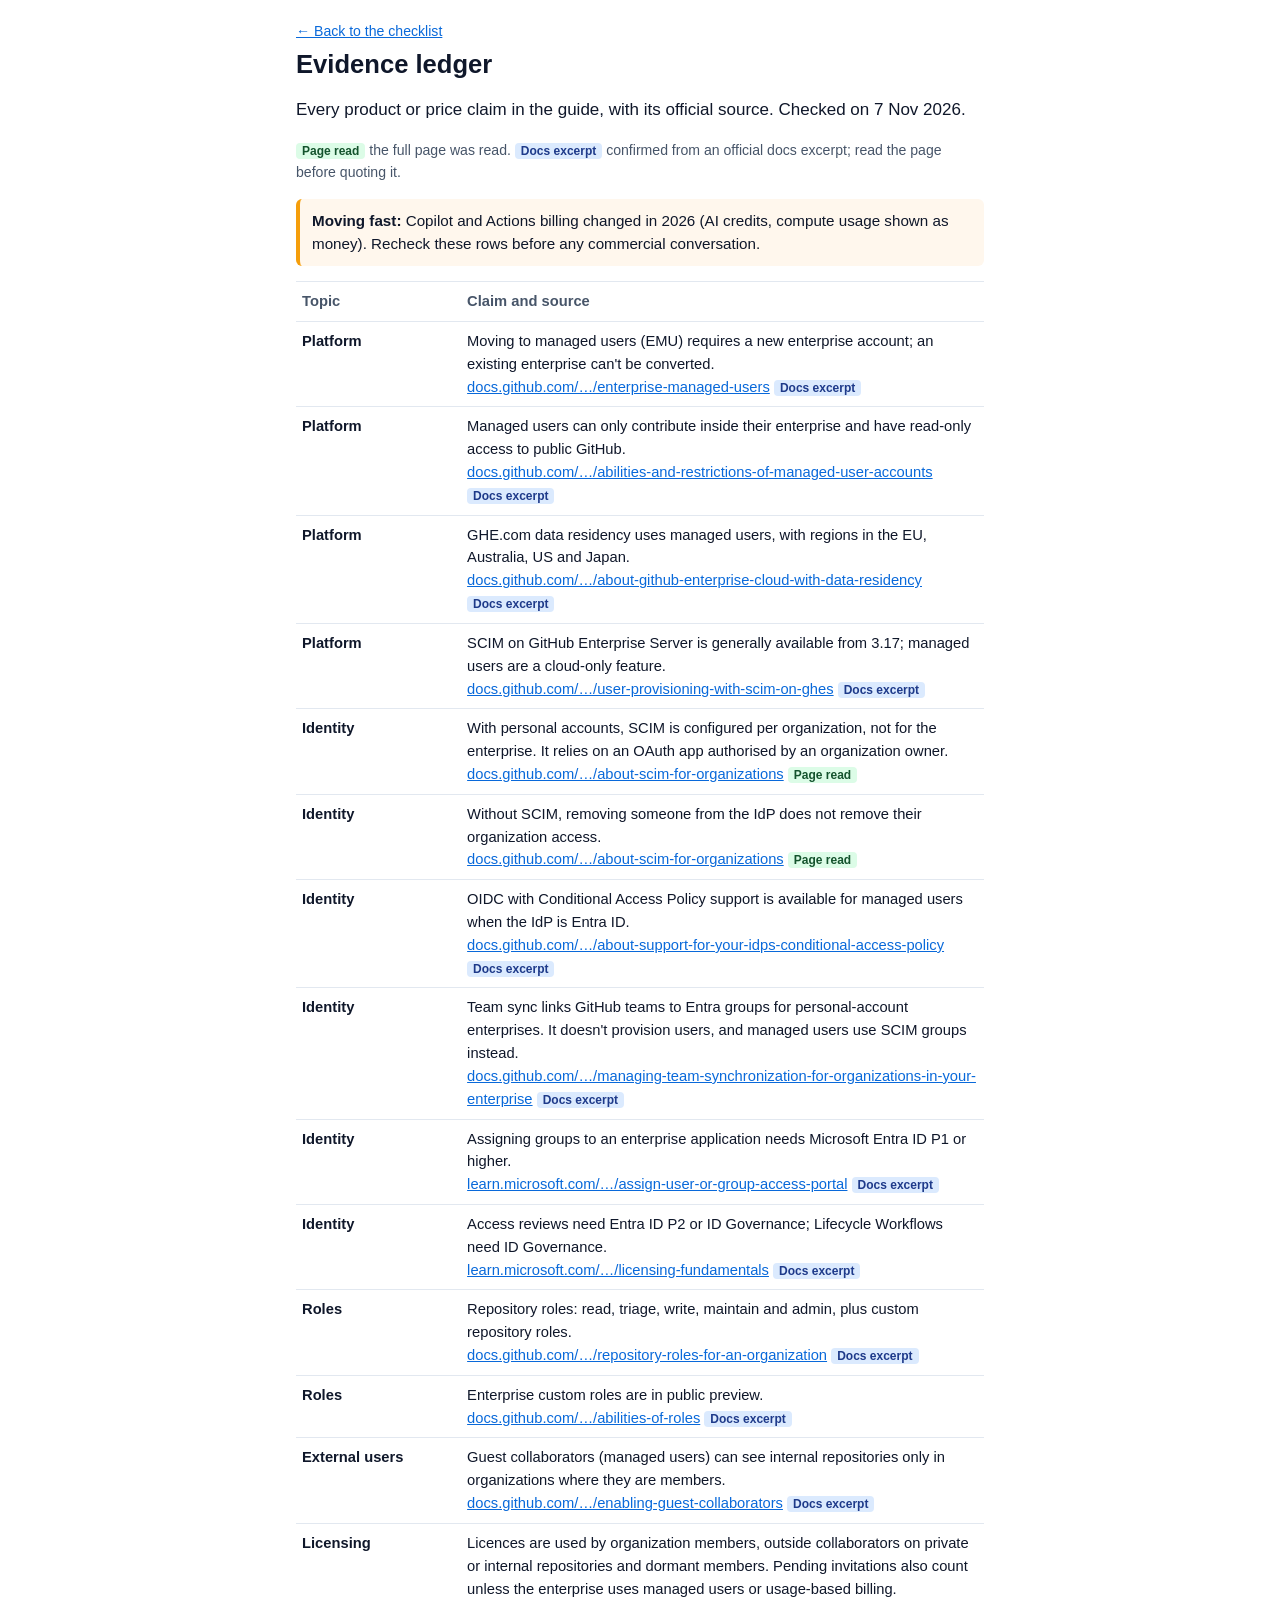
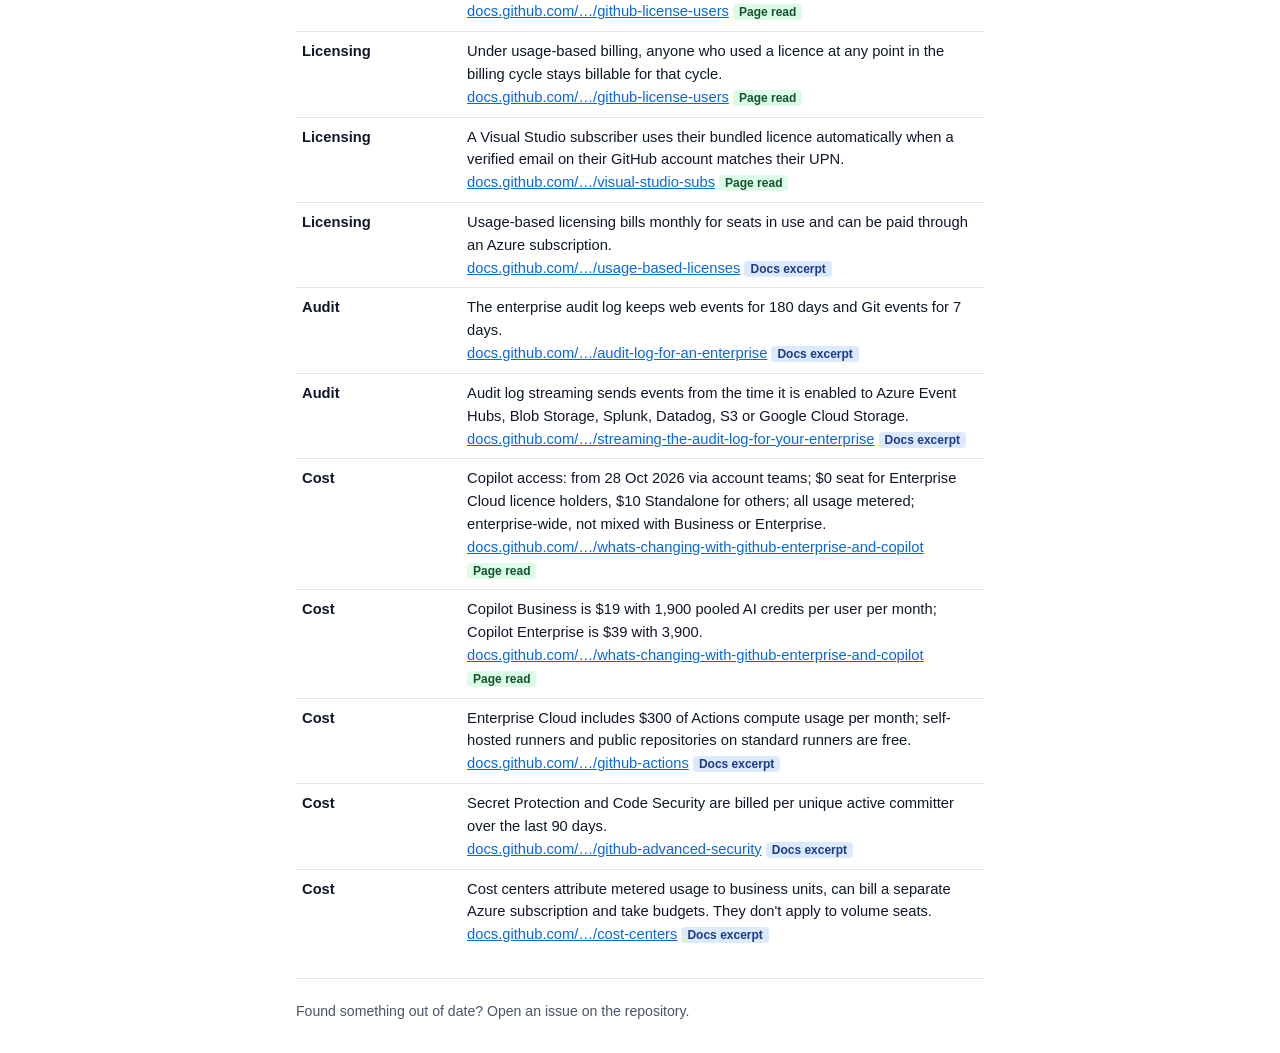
==== ledger.html @ f214da08 "Add GitHub Enterprise field guide: checklist, diagrams and evidence ledger" ====
<!doctype html>
<html lang="en">
<head>
<meta charset="utf-8">
<meta name="viewport" content="width=device-width, initial-scale=1">
<title>Evidence ledger · GitHub Enterprise field guide</title>
<link rel="icon" href="data:,">
<link rel="stylesheet" href="style.css">
</head>
<body>
<p class="meta"><a href="./">← Back to the checklist</a></p>
<h1>Evidence ledger</h1>
<p>Every product or price claim in the guide, with its official source. Checked on 7 Nov 2026.</p>
<p class="meta"><span class="status s-f">Page read</span> the full page was read. <span class="status s-e">Docs excerpt</span> confirmed from an official docs excerpt; read the page before quoting it.</p>
<p class="warn"><b>Moving fast:</b> Copilot and Actions billing changed in 2026 (AI credits, compute usage shown as money). Recheck these rows before any commercial conversation.</p>
<table class="ledger">
<tr><th class="t">Topic</th><th>Claim and source</th></tr>
<tr><td>Platform</td><td>Moving to managed users (EMU) requires a new enterprise account; an existing enterprise can't be converted.<br><a href="https://docs.github.com/en/enterprise-cloud@latest/admin/concepts/identity-and-access-management/enterprise-managed-users">docs.github.com/…/enterprise-managed-users</a> <span class="status s-e">Docs excerpt</span></td></tr>
<tr><td>Platform</td><td>Managed users can only contribute inside their enterprise and have read-only access to public GitHub.<br><a href="https://docs.github.com/en/enterprise-cloud@latest/admin/managing-iam/understanding-iam-for-enterprises/abilities-and-restrictions-of-managed-user-accounts">docs.github.com/…/abilities-and-restrictions-of-managed-user-accounts</a> <span class="status s-e">Docs excerpt</span></td></tr>
<tr><td>Platform</td><td>GHE.com data residency uses managed users, with regions in the EU, Australia, US and Japan.<br><a href="https://docs.github.com/en/enterprise-cloud@latest/admin/data-residency/about-github-enterprise-cloud-with-data-residency">docs.github.com/…/about-github-enterprise-cloud-with-data-residency</a> <span class="status s-e">Docs excerpt</span></td></tr>
<tr><td>Platform</td><td>SCIM on GitHub Enterprise Server is generally available from 3.17; managed users are a cloud-only feature.<br><a href="https://docs.github.com/en/enterprise-server@3.17/admin/managing-iam/provisioning-user-accounts-with-scim/user-provisioning-with-scim-on-ghes">docs.github.com/…/user-provisioning-with-scim-on-ghes</a> <span class="status s-e">Docs excerpt</span></td></tr>
<tr><td>Identity</td><td>With personal accounts, SCIM is configured per organization, not for the enterprise. It relies on an OAuth app authorised by an organization owner.<br><a href="https://docs.github.com/en/enterprise-cloud@latest/organizations/managing-saml-single-sign-on-for-your-organization/about-scim-for-organizations">docs.github.com/…/about-scim-for-organizations</a> <span class="status s-f">Page read</span></td></tr>
<tr><td>Identity</td><td>Without SCIM, removing someone from the IdP does not remove their organization access.<br><a href="https://docs.github.com/en/enterprise-cloud@latest/organizations/managing-saml-single-sign-on-for-your-organization/about-scim-for-organizations">docs.github.com/…/about-scim-for-organizations</a> <span class="status s-f">Page read</span></td></tr>
<tr><td>Identity</td><td>OIDC with Conditional Access Policy support is available for managed users when the IdP is Entra ID.<br><a href="https://docs.github.com/en/enterprise-cloud@latest/admin/managing-iam/configuring-authentication-for-enterprise-managed-users/about-support-for-your-idps-conditional-access-policy">docs.github.com/…/about-support-for-your-idps-conditional-access-policy</a> <span class="status s-e">Docs excerpt</span></td></tr>
<tr><td>Identity</td><td>Team sync links GitHub teams to Entra groups for personal-account enterprises. It doesn't provision users, and managed users use SCIM groups instead.<br><a href="https://docs.github.com/en/enterprise-cloud@latest/admin/managing-iam/using-saml-for-enterprise-iam/managing-team-synchronization-for-organizations-in-your-enterprise">docs.github.com/…/managing-team-synchronization-for-organizations-in-your-enterprise</a> <span class="status s-e">Docs excerpt</span></td></tr>
<tr><td>Identity</td><td>Assigning groups to an enterprise application needs Microsoft Entra ID P1 or higher.<br><a href="https://learn.microsoft.com/en-us/entra/identity/enterprise-apps/assign-user-or-group-access-portal">learn.microsoft.com/…/assign-user-or-group-access-portal</a> <span class="status s-e">Docs excerpt</span></td></tr>
<tr><td>Identity</td><td>Access reviews need Entra ID P2 or ID Governance; Lifecycle Workflows need ID Governance.<br><a href="https://learn.microsoft.com/en-us/entra/id-governance/licensing-fundamentals">learn.microsoft.com/…/licensing-fundamentals</a> <span class="status s-e">Docs excerpt</span></td></tr>
<tr><td>Roles</td><td>Repository roles: read, triage, write, maintain and admin, plus custom repository roles.<br><a href="https://docs.github.com/en/organizations/managing-user-access-to-your-organizations-repositories/managing-repository-roles/repository-roles-for-an-organization">docs.github.com/…/repository-roles-for-an-organization</a> <span class="status s-e">Docs excerpt</span></td></tr>
<tr><td>Roles</td><td>Enterprise custom roles are in public preview.<br><a href="https://docs.github.com/en/enterprise-cloud@latest/admin/managing-accounts-and-repositories/managing-roles-in-your-enterprise/abilities-of-roles">docs.github.com/…/abilities-of-roles</a> <span class="status s-e">Docs excerpt</span></td></tr>
<tr><td>External users</td><td>Guest collaborators (managed users) can see internal repositories only in organizations where they are members.<br><a href="https://docs.github.com/en/enterprise-cloud@latest/admin/managing-accounts-and-repositories/managing-users-in-your-enterprise/enabling-guest-collaborators">docs.github.com/…/enabling-guest-collaborators</a> <span class="status s-e">Docs excerpt</span></td></tr>
<tr><td>Licensing</td><td>Licences are used by organization members, outside collaborators on private or internal repositories and dormant members. Pending invitations also count unless the enterprise uses managed users or usage-based billing.<br><a href="https://docs.github.com/en/billing/reference/github-license-users">docs.github.com/…/github-license-users</a> <span class="status s-f">Page read</span></td></tr>
<tr><td>Licensing</td><td>Under usage-based billing, anyone who used a licence at any point in the billing cycle stays billable for that cycle.<br><a href="https://docs.github.com/en/billing/reference/github-license-users">docs.github.com/…/github-license-users</a> <span class="status s-f">Page read</span></td></tr>
<tr><td>Licensing</td><td>A Visual Studio subscriber uses their bundled licence automatically when a verified email on their GitHub account matches their UPN.<br><a href="https://docs.github.com/en/enterprise-cloud@latest/billing/concepts/enterprise-billing/visual-studio-subs">docs.github.com/…/visual-studio-subs</a> <span class="status s-f">Page read</span></td></tr>
<tr><td>Licensing</td><td>Usage-based licensing bills monthly for seats in use and can be paid through an Azure subscription.<br><a href="https://docs.github.com/en/billing/concepts/enterprise-billing/usage-based-licenses">docs.github.com/…/usage-based-licenses</a> <span class="status s-e">Docs excerpt</span></td></tr>
<tr><td>Audit</td><td>The enterprise audit log keeps web events for 180 days and Git events for 7 days.<br><a href="https://docs.github.com/en/enterprise-cloud@latest/admin/concepts/security-and-compliance/audit-log-for-an-enterprise">docs.github.com/…/audit-log-for-an-enterprise</a> <span class="status s-e">Docs excerpt</span></td></tr>
<tr><td>Audit</td><td>Audit log streaming sends events from the time it is enabled to Azure Event Hubs, Blob Storage, Splunk, Datadog, S3 or Google Cloud Storage.<br><a href="https://docs.github.com/en/enterprise-cloud@latest/admin/monitoring-activity-in-your-enterprise/reviewing-audit-logs-for-your-enterprise/streaming-the-audit-log-for-your-enterprise">docs.github.com/…/streaming-the-audit-log-for-your-enterprise</a> <span class="status s-e">Docs excerpt</span></td></tr>
<tr><td>Cost</td><td>Copilot access: from 28 Oct 2026 via account teams; $0 seat for Enterprise Cloud licence holders, $10 Standalone for others; all usage metered; enterprise-wide, not mixed with Business or Enterprise.<br><a href="https://docs.github.com/en/enterprise-cloud@latest/copilot/get-started/whats-changing-with-github-enterprise-and-copilot">docs.github.com/…/whats-changing-with-github-enterprise-and-copilot</a> <span class="status s-f">Page read</span></td></tr>
<tr><td>Cost</td><td>Copilot Business is $19 with 1,900 pooled AI credits per user per month; Copilot Enterprise is $39 with 3,900.<br><a href="https://docs.github.com/en/enterprise-cloud@latest/copilot/get-started/whats-changing-with-github-enterprise-and-copilot">docs.github.com/…/whats-changing-with-github-enterprise-and-copilot</a> <span class="status s-f">Page read</span></td></tr>
<tr><td>Cost</td><td>Enterprise Cloud includes $300 of Actions compute usage per month; self-hosted runners and public repositories on standard runners are free.<br><a href="https://docs.github.com/en/billing/concepts/product-billing/github-actions">docs.github.com/…/github-actions</a> <span class="status s-e">Docs excerpt</span></td></tr>
<tr><td>Cost</td><td>Secret Protection and Code Security are billed per unique active committer over the last 90 days.<br><a href="https://docs.github.com/en/billing/concepts/product-billing/github-advanced-security">docs.github.com/…/github-advanced-security</a> <span class="status s-e">Docs excerpt</span></td></tr>
<tr><td>Cost</td><td>Cost centers attribute metered usage to business units, can bill a separate Azure subscription and take budgets. They don't apply to volume seats.<br><a href="https://docs.github.com/en/billing/concepts/cost-centers">docs.github.com/…/cost-centers</a> <span class="status s-e">Docs excerpt</span></td></tr>
</table>
<footer><p>Found something out of date? Open an issue on the repository.</p></footer>
</body>
</html>
---- style.css ----
:root{--fg:#0f172a;--mute:#475569;--bg:#fff;--card:#f8fafc;--line:#e2e8f0;--acc:#0969da;--warn:#fff7ed;--warnb:#f59e0b;color-scheme:light dark}
@media (prefers-color-scheme:dark){:root{--fg:#e6edf3;--mute:#9da7b3;--bg:#0d1117;--card:#161b22;--line:#30363d;--acc:#58a6ff;--warn:#2b2111;--warnb:#d29922}}
*{box-sizing:border-box}
body{margin:0 auto;max-width:720px;padding:16px;font:17px/1.55 -apple-system,BlinkMacSystemFont,"Segoe UI",Roboto,sans-serif;color:var(--fg);background:var(--bg)}
h1{font-size:1.6rem;line-height:1.2;margin:.4rem 0}
h3{font-size:1rem;margin:0 0 .3rem}
a{color:var(--acc)}
.lede{font-size:1.05rem}
.meta{color:var(--mute);font-size:.88rem;margin:.3rem 0}
.progress{height:8px;border-radius:4px;background:var(--line);overflow:hidden;margin:.8rem 0 .2rem}
#bar{display:block;height:100%;width:0;background:#2da44e;transition:width .2s}
button{font:inherit;font-size:.85rem;padding:2px 10px;border:1px solid var(--line);border-radius:6px;background:var(--card);color:var(--fg)}
nav{position:sticky;top:0;z-index:2;display:flex;gap:6px;overflow-x:auto;padding:8px 0;background:var(--bg);border-bottom:1px solid var(--line);scrollbar-width:none}
nav a{flex:none;font-size:.85rem;padding:4px 10px;border:1px solid var(--line);border-radius:999px;text-decoration:none;color:var(--fg)}
details{border:1px solid var(--line);border-radius:12px;margin:12px 0;padding:0 14px;background:var(--card);scroll-margin-top:52px}
summary{cursor:pointer;font-weight:600;font-size:1.08rem;padding:14px 0;list-style:none;display:flex;gap:10px;align-items:center}
summary::-webkit-details-marker{display:none}
summary::after{content:"+";margin-left:auto;color:var(--mute);font-size:1.3rem}
details[open] summary::after{content:"–"}
.n{flex:none;display:inline grid;place-items:center;width:28px;height:28px;border-radius:50%;background:var(--acc);color:#fff;font-size:.85rem}
img{display:block;width:100%;max-width:420px;margin:12px auto;border-radius:10px;border:1px solid var(--line);background:#fff}
.compare{display:grid;gap:10px;margin:12px 0}
.compare section{border:1px solid var(--line);border-radius:10px;padding:10px 12px;background:var(--bg)}
.compare p{margin:.2rem 0;font-size:.95rem}
.tag{color:var(--mute);font-size:.88rem!important}
.check{list-style:none;padding:0;margin:12px 0}
.check li{border-top:1px solid var(--line)}
.check label{display:flex;gap:12px;align-items:flex-start;padding:10px 0;cursor:pointer}
.check input{flex:none;width:22px;height:22px;margin-top:2px;accent-color:#2da44e}
.check input:checked+*,.check label:has(input:checked){color:var(--mute)}
.warn{background:var(--warn);border-left:4px solid var(--warnb);border-radius:6px;padding:10px 12px;font-size:.95rem}
table{width:100%;border-collapse:collapse;font-size:.92rem;margin:10px 0}
th,td{text-align:left;vertical-align:top;padding:8px 6px;border-top:1px solid var(--line)}
th{color:var(--mute);font-weight:600}
td:first-child{font-weight:600;width:38%}
.new{font-size:.7rem;background:#2da44e;color:#fff;border-radius:4px;padding:1px 5px;font-weight:600}
.phases{padding-left:1.2rem}.phases li{margin:.5rem 0}
code{font-size:.88em;background:var(--line);padding:1px 4px;border-radius:4px}
footer{color:var(--mute);font-size:.88rem;border-top:1px solid var(--line);margin-top:24px;padding-top:8px}
.status{font-size:.75rem;font-weight:600;border-radius:4px;padding:1px 6px;white-space:nowrap}
.s-f{background:#dcfce7;color:#14532d}.s-e{background:#dbeafe;color:#1e3a8a}
.ledger td:first-child,.ledger th.t{width:24%}
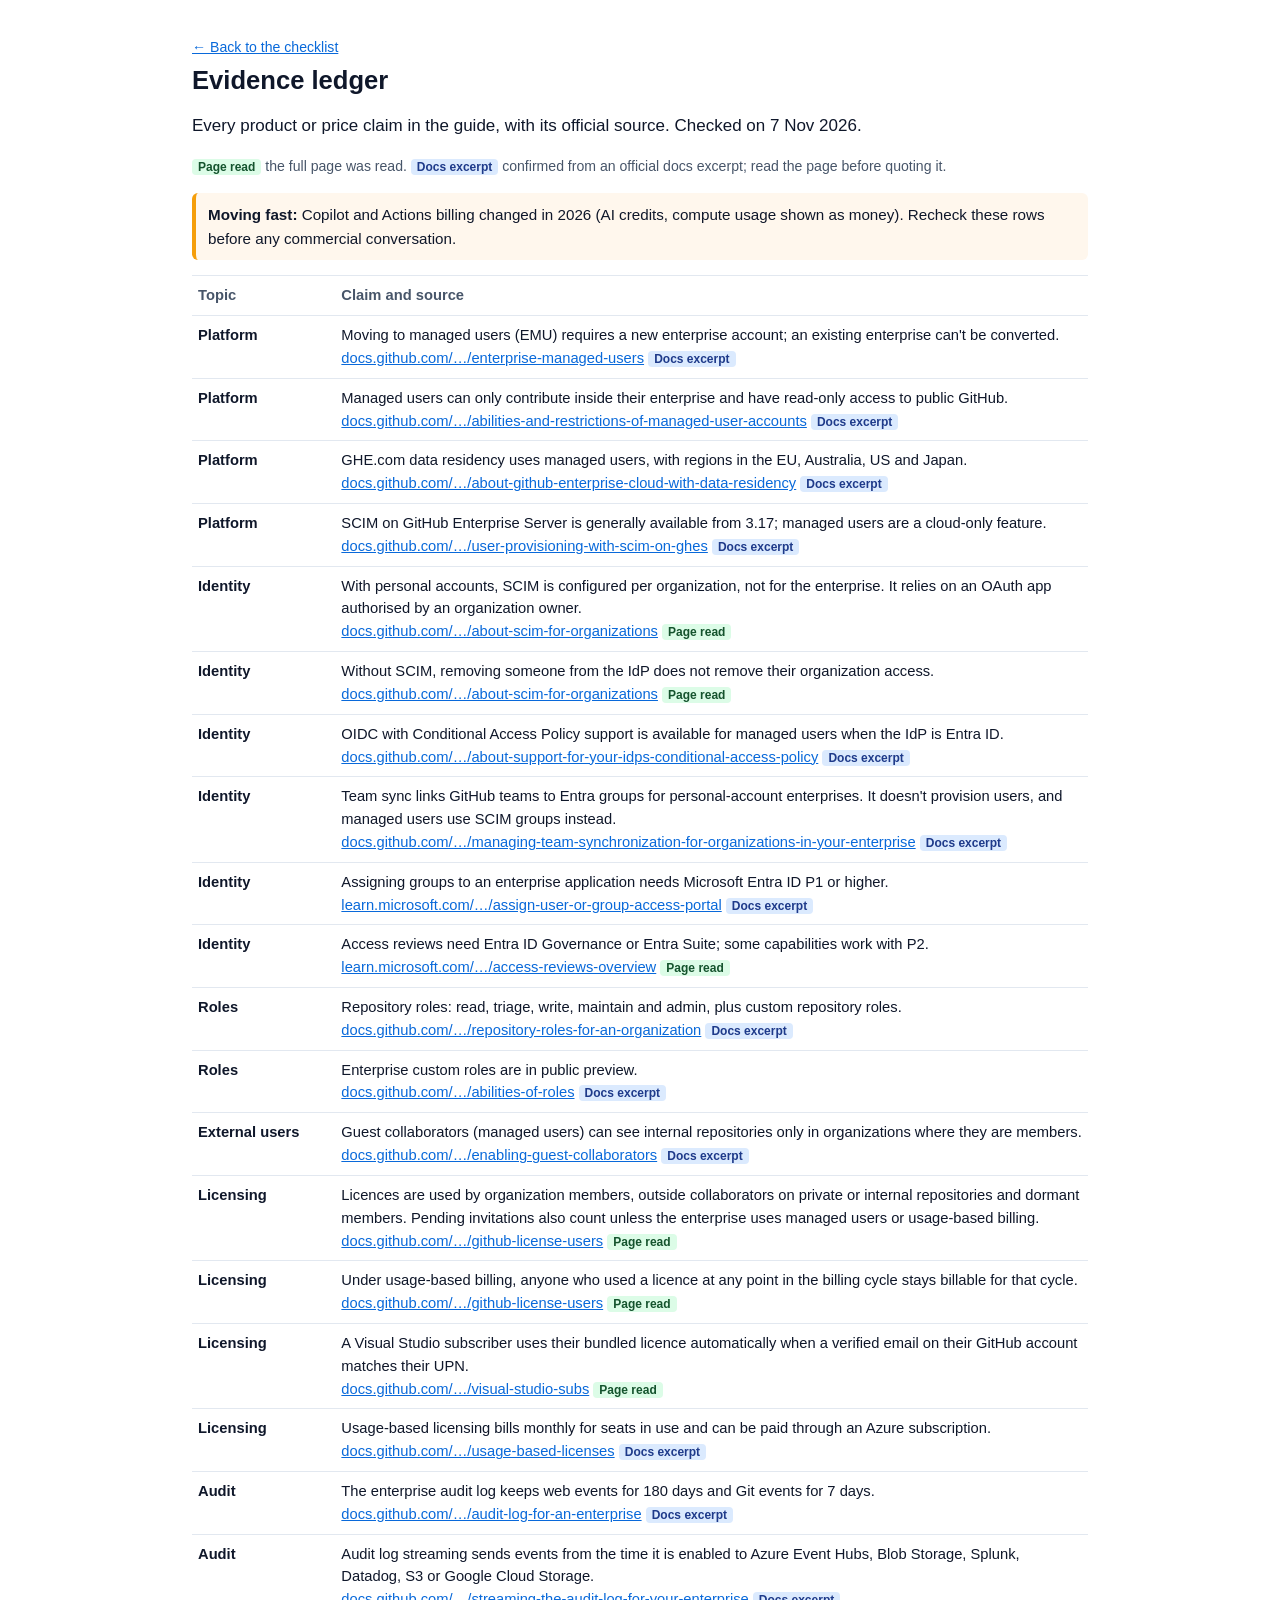
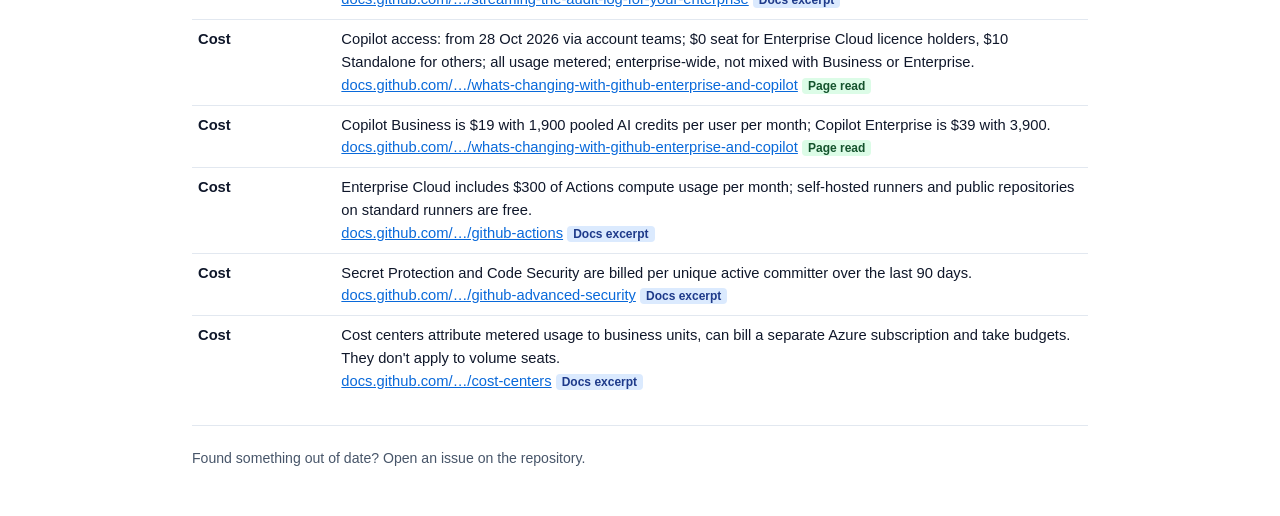
==== commit f01edfc6: "Turn checklist into yes/no self-assessment with doc links; add desktop layout" ====
--- a/ledger.html
+++ b/ledger.html
@@ -24,7 +24,7 @@
 <tr><td>Identity</td><td>OIDC with Conditional Access Policy support is available for managed users when the IdP is Entra ID.<br><a href="https://docs.github.com/en/enterprise-cloud@latest/admin/managing-iam/configuring-authentication-for-enterprise-managed-users/about-support-for-your-idps-conditional-access-policy">docs.github.com/…/about-support-for-your-idps-conditional-access-policy</a> <span class="status s-e">Docs excerpt</span></td></tr>
 <tr><td>Identity</td><td>Team sync links GitHub teams to Entra groups for personal-account enterprises. It doesn't provision users, and managed users use SCIM groups instead.<br><a href="https://docs.github.com/en/enterprise-cloud@latest/admin/managing-iam/using-saml-for-enterprise-iam/managing-team-synchronization-for-organizations-in-your-enterprise">docs.github.com/…/managing-team-synchronization-for-organizations-in-your-enterprise</a> <span class="status s-e">Docs excerpt</span></td></tr>
 <tr><td>Identity</td><td>Assigning groups to an enterprise application needs Microsoft Entra ID P1 or higher.<br><a href="https://learn.microsoft.com/en-us/entra/identity/enterprise-apps/assign-user-or-group-access-portal">learn.microsoft.com/…/assign-user-or-group-access-portal</a> <span class="status s-e">Docs excerpt</span></td></tr>
-<tr><td>Identity</td><td>Access reviews need Entra ID P2 or ID Governance; Lifecycle Workflows need ID Governance.<br><a href="https://learn.microsoft.com/en-us/entra/id-governance/licensing-fundamentals">learn.microsoft.com/…/licensing-fundamentals</a> <span class="status s-e">Docs excerpt</span></td></tr>
+<tr><td>Identity</td><td>Access reviews need Entra ID Governance or Entra Suite; some capabilities work with P2.<br><a href="https://learn.microsoft.com/en-us/entra/id-governance/access-reviews-overview">learn.microsoft.com/…/access-reviews-overview</a> <span class="status s-f">Page read</span></td></tr>
 <tr><td>Roles</td><td>Repository roles: read, triage, write, maintain and admin, plus custom repository roles.<br><a href="https://docs.github.com/en/organizations/managing-user-access-to-your-organizations-repositories/managing-repository-roles/repository-roles-for-an-organization">docs.github.com/…/repository-roles-for-an-organization</a> <span class="status s-e">Docs excerpt</span></td></tr>
 <tr><td>Roles</td><td>Enterprise custom roles are in public preview.<br><a href="https://docs.github.com/en/enterprise-cloud@latest/admin/managing-accounts-and-repositories/managing-roles-in-your-enterprise/abilities-of-roles">docs.github.com/…/abilities-of-roles</a> <span class="status s-e">Docs excerpt</span></td></tr>
 <tr><td>External users</td><td>Guest collaborators (managed users) can see internal repositories only in organizations where they are members.<br><a href="https://docs.github.com/en/enterprise-cloud@latest/admin/managing-accounts-and-repositories/managing-users-in-your-enterprise/enabling-guest-collaborators">docs.github.com/…/enabling-guest-collaborators</a> <span class="status s-e">Docs excerpt</span></td></tr>
--- a/style.css
+++ b/style.css
@@ -1,5 +1,5 @@
-:root{--fg:#0f172a;--mute:#475569;--bg:#fff;--card:#f8fafc;--line:#e2e8f0;--acc:#0969da;--warn:#fff7ed;--warnb:#f59e0b;color-scheme:light dark}
-@media (prefers-color-scheme:dark){:root{--fg:#e6edf3;--mute:#9da7b3;--bg:#0d1117;--card:#161b22;--line:#30363d;--acc:#58a6ff;--warn:#2b2111;--warnb:#d29922}}
+:root{--fg:#0f172a;--mute:#475569;--bg:#fff;--card:#f8fafc;--line:#e2e8f0;--acc:#0969da;--warn:#fff7ed;--warnb:#f59e0b;--ok:#f0fdf4;--fork:#eff6ff;color-scheme:light dark}
+@media (prefers-color-scheme:dark){:root{--fg:#e6edf3;--mute:#9da7b3;--bg:#0d1117;--card:#161b22;--line:#30363d;--acc:#58a6ff;--warn:#2b2111;--warnb:#d29922;--ok:#11241a;--fork:#111d2e}}
 *{box-sizing:border-box}
 body{margin:0 auto;max-width:720px;padding:16px;font:17px/1.55 -apple-system,BlinkMacSystemFont,"Segoe UI",Roboto,sans-serif;color:var(--fg);background:var(--bg)}
 h1{font-size:1.6rem;line-height:1.2;margin:.4rem 0}
@@ -23,11 +23,25 @@
 .compare section{border:1px solid var(--line);border-radius:10px;padding:10px 12px;background:var(--bg)}
 .compare p{margin:.2rem 0;font-size:.95rem}
 .tag{color:var(--mute);font-size:.88rem!important}
-.check{list-style:none;padding:0;margin:12px 0}
-.check li{border-top:1px solid var(--line)}
-.check label{display:flex;gap:12px;align-items:flex-start;padding:10px 0;cursor:pointer}
-.check input{flex:none;width:22px;height:22px;margin-top:2px;accent-color:#2da44e}
-.check input:checked+*,.check label:has(input:checked){color:var(--mute)}
+.qs{list-style:none;padding:0;margin:12px 0}
+.qs li{border-top:1px solid var(--line);padding:12px 0}
+.q{margin:0 0 8px}
+.doc{font-size:.85rem;white-space:nowrap}
+.doc::after{content:" ↗"}
+.yn{display:flex;gap:8px}
+.yn label{position:relative;cursor:pointer}
+.yn input{position:absolute;inset:0;margin:0;opacity:0;cursor:pointer}
+.yn span{display:inline-block;min-width:68px;text-align:center;padding:6px 14px;border:1px solid var(--line);border-radius:999px;background:var(--bg);font-size:.92rem;font-weight:600}
+.yn input:focus-visible+span{outline:2px solid var(--acc);outline-offset:2px}
+.yn input:checked+span{background:var(--acc);border-color:var(--acc);color:#fff}
+.a{display:none;margin:10px 0 0;padding:8px 12px;border-left:4px solid;border-radius:6px;font-size:.95rem}
+li[data-a=y] .if-y,li[data-a=n] .if-n{display:block}
+.a.ok{border-color:#2da44e;background:var(--ok)}
+.a.fix{border-color:var(--warnb);background:var(--warn)}
+.a.fork{border-color:var(--acc);background:var(--fork)}
+aside{display:contents}
+nav .c{display:none}
+.phases b::after{content:":"}
 .warn{background:var(--warn);border-left:4px solid var(--warnb);border-radius:6px;padding:10px 12px;font-size:.95rem}
 table{width:100%;border-collapse:collapse;font-size:.92rem;margin:10px 0}
 th,td{text-align:left;vertical-align:top;padding:8px 6px;border-top:1px solid var(--line)}
@@ -40,3 +54,41 @@
 .status{font-size:.75rem;font-weight:600;border-radius:4px;padding:1px 6px;white-space:nowrap}
 .s-f{background:#dcfce7;color:#14532d}.s-e{background:#dbeafe;color:#1e3a8a}
 .ledger td:first-child,.ledger th.t{width:24%}
+@media (min-width:1024px){
+body.guide{max-width:1200px;padding:0 32px;display:grid;grid-template-columns:240px minmax(0,1fr);column-gap:48px;grid-template-areas:"head head" "side main" "side foot"}
+.guide header{grid-area:head;padding:40px 0 24px;border-bottom:1px solid var(--line)}
+.guide h1{font-size:2.4rem}
+.guide .lede{font-size:1.2rem;max-width:62ch}
+.guide aside{grid-area:side;display:block;position:sticky;top:0;align-self:start;max-height:100vh;overflow:auto;padding:24px 0}
+.guide main{grid-area:main;min-width:0}
+.guide footer{grid-area:foot}
+.guide nav{position:static;flex-direction:column;gap:2px;overflow:visible;padding:12px 0 0;border:0;background:none;counter-reset:t}
+.guide nav a{display:flex;align-items:center;gap:10px;padding:7px 10px;border:0;border-radius:8px;font-size:.92rem}
+.guide nav a::before{counter-increment:t;content:counter(t);flex:none;display:grid;place-items:center;width:22px;height:22px;border-radius:50%;background:var(--line);font-size:.75rem;font-weight:600}
+.guide nav a:hover{background:var(--card)}
+.guide nav a.on{background:var(--card);color:var(--acc);font-weight:600}
+.guide nav a.done::before{content:"✓";background:#2da44e;color:#fff}
+.guide nav a.fix::before{background:var(--warnb);color:#fff}
+.guide nav .c{display:inline;margin-left:auto;color:var(--mute);font-size:.8rem;font-weight:400;font-variant-numeric:tabular-nums}
+.guide details{margin:24px 0;padding:4px 28px 20px;scroll-margin-top:24px}
+.guide summary{cursor:default;font-size:1.3rem}
+.guide summary::after{display:none}
+.guide .body{display:flow-root}
+.guide .body>a{float:right;width:min(340px,42%);margin:6px 0 16px 32px}
+.guide .body>a img{margin:0;max-width:100%}
+.guide .qs,.guide .warn{display:flow-root}
+.guide .qs li{display:grid;grid-template-columns:minmax(0,1fr) auto;column-gap:20px}
+.guide .yn{grid-column:2;grid-row:1;align-self:start}
+.guide .a{grid-column:1/-1}
+.guide .q{margin:0}
+.guide .compare{grid-template-columns:1fr 1fr}
+.guide .phases{list-style:none;padding:0;display:grid;grid-template-columns:repeat(4,1fr);gap:12px}
+.guide .phases li{margin:0;padding:12px;border:1px solid var(--line);border-radius:10px;background:var(--bg);font-size:.92rem}
+.guide .phases b{display:block;margin-bottom:4px}
+.guide .phases b::after{content:none}
+.guide .phases span{display:block}
+.guide .phases span::first-letter{text-transform:uppercase}
+.guide td:first-child{width:30%}
+body:not(.guide){max-width:960px;padding:32px}
+.ledger td:first-child,.ledger th.t{width:16%}
+}
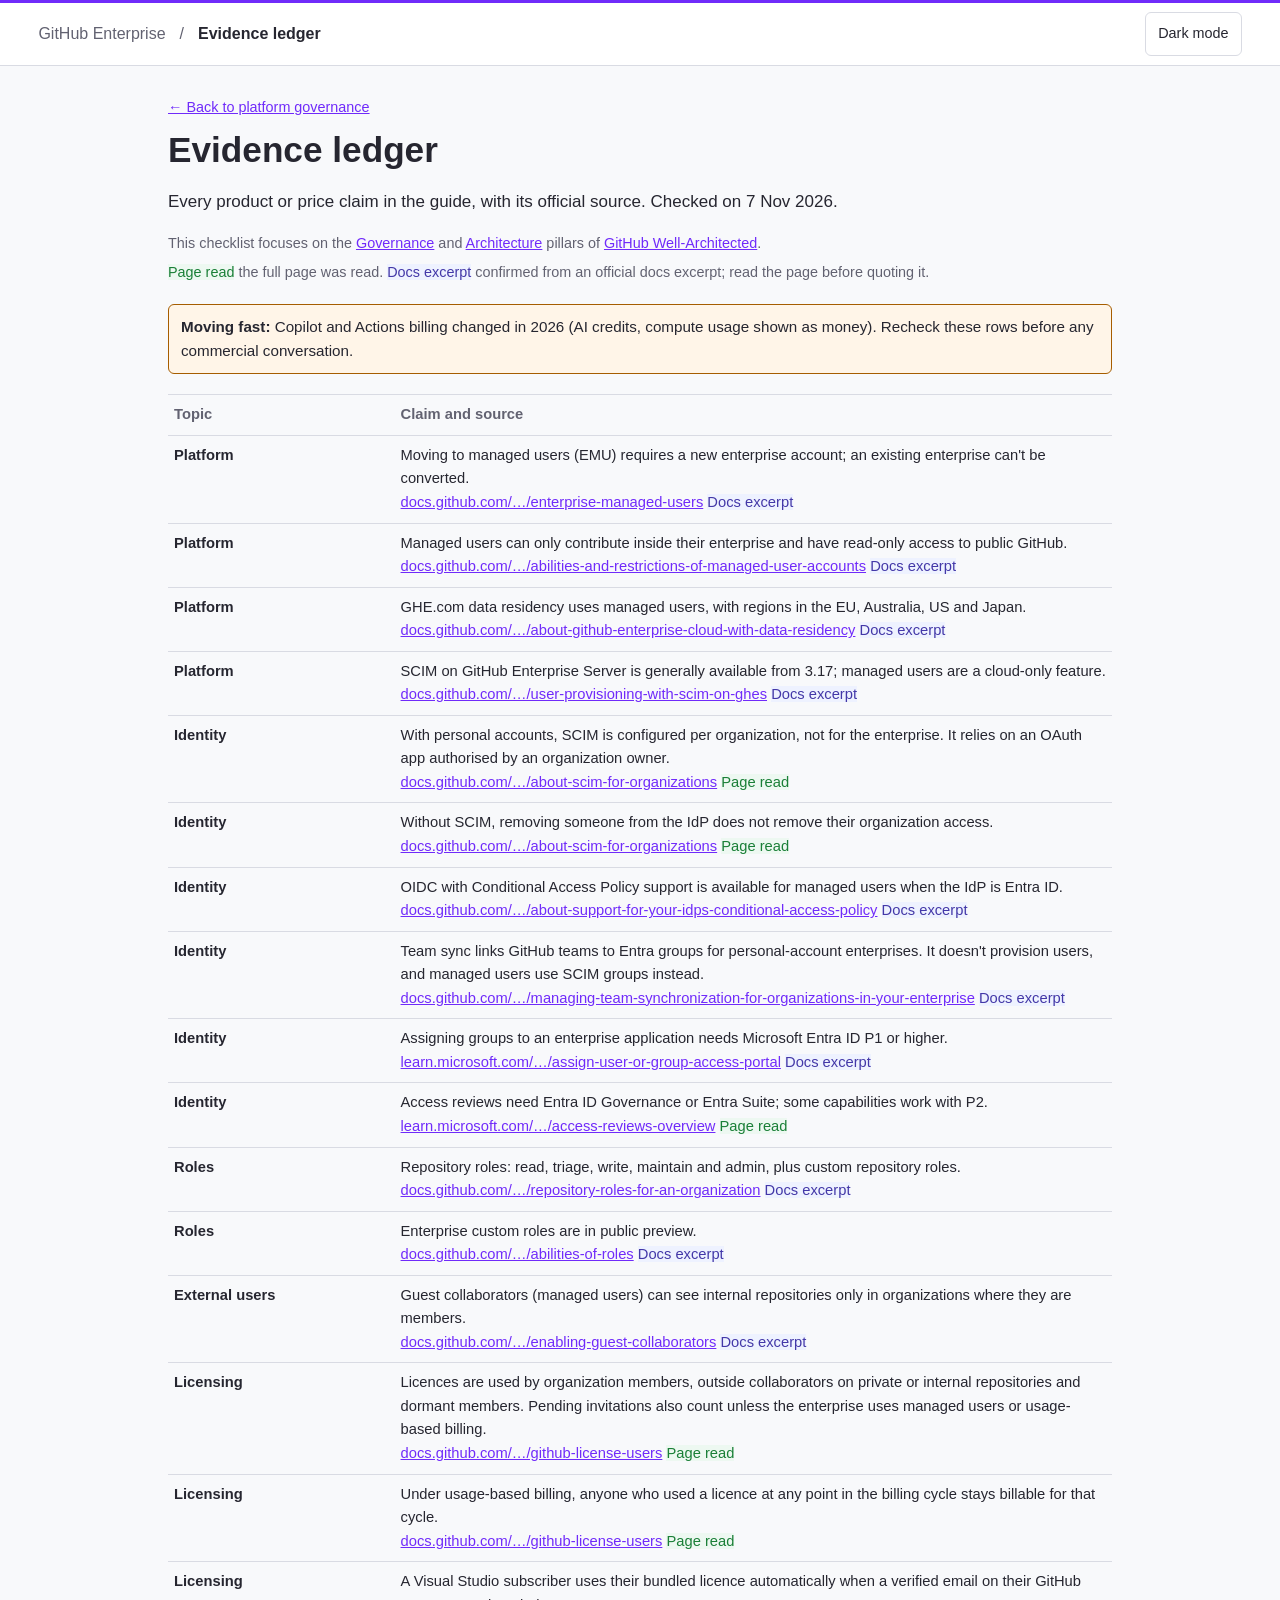
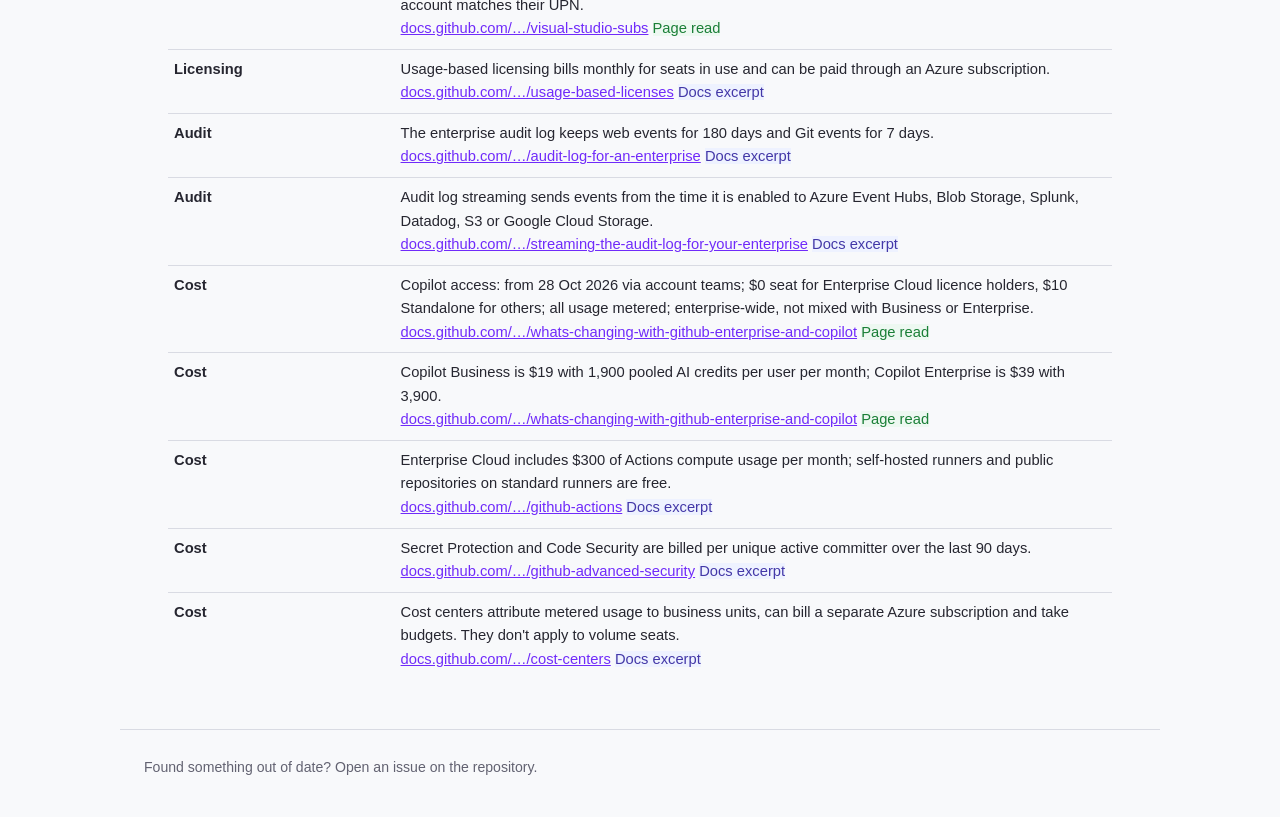
==== commit 7da923a6: "Refresh enterprise governance assessment Co-authored-by: Copilot App <223556219+Copilot@users.norepl" ====
--- a/ledger.html
+++ b/ledger.html
@@ -3,14 +3,21 @@
 <head>
 <meta charset="utf-8">
 <meta name="viewport" content="width=device-width, initial-scale=1">
-<title>Evidence ledger · GitHub Enterprise field guide</title>
+<title>Evidence ledger · GitHub Enterprise platform governance</title>
 <link rel="icon" href="data:,">
+<script src="theme.js"></script>
 <link rel="stylesheet" href="style.css">
 </head>
-<body>
-<p class="meta"><a href="./">← Back to the checklist</a></p>
+<body class="ledger-page">
+<header class="topbar">
+  <p class="breadcrumb"><a href="./">GitHub Enterprise</a><span aria-hidden="true">/</span><span aria-current="page">Evidence ledger</span></p>
+  <button class="theme-toggle" type="button" data-theme-toggle aria-pressed="false">Dark mode</button>
+</header>
+<main class="ledger-content">
+<p class="meta"><a href="./">← Back to platform governance</a></p>
 <h1>Evidence ledger</h1>
 <p>Every product or price claim in the guide, with its official source. Checked on 7 Nov 2026.</p>
+<p class="meta">This checklist focuses on the <a href="https://learn.github.com/well-architected/governance/overview">Governance</a> and <a href="https://learn.github.com/well-architected/architecture/overview">Architecture</a> pillars of <a href="https://learn.github.com/well-architected/">GitHub Well-Architected</a>.</p>
 <p class="meta"><span class="status s-f">Page read</span> the full page was read. <span class="status s-e">Docs excerpt</span> confirmed from an official docs excerpt; read the page before quoting it.</p>
 <p class="warn"><b>Moving fast:</b> Copilot and Actions billing changed in 2026 (AI credits, compute usage shown as money). Recheck these rows before any commercial conversation.</p>
 <table class="ledger">
@@ -40,6 +47,7 @@
 <tr><td>Cost</td><td>Secret Protection and Code Security are billed per unique active committer over the last 90 days.<br><a href="https://docs.github.com/en/billing/concepts/product-billing/github-advanced-security">docs.github.com/…/github-advanced-security</a> <span class="status s-e">Docs excerpt</span></td></tr>
 <tr><td>Cost</td><td>Cost centers attribute metered usage to business units, can bill a separate Azure subscription and take budgets. They don't apply to volume seats.<br><a href="https://docs.github.com/en/billing/concepts/cost-centers">docs.github.com/…/cost-centers</a> <span class="status s-e">Docs excerpt</span></td></tr>
 </table>
+</main>
 <footer><p>Found something out of date? Open an issue on the repository.</p></footer>
 </body>
 </html>
--- a/style.css
+++ b/style.css
@@ -1,94 +1,312 @@
-:root{--fg:#0f172a;--mute:#475569;--bg:#fff;--card:#f8fafc;--line:#e2e8f0;--acc:#0969da;--warn:#fff7ed;--warnb:#f59e0b;--ok:#f0fdf4;--fork:#eff6ff;color-scheme:light dark}
-@media (prefers-color-scheme:dark){:root{--fg:#e6edf3;--mute:#9da7b3;--bg:#0d1117;--card:#161b22;--line:#30363d;--acc:#58a6ff;--warn:#2b2111;--warnb:#d29922;--ok:#11241a;--fork:#111d2e}}
-*{box-sizing:border-box}
-body{margin:0 auto;max-width:720px;padding:16px;font:17px/1.55 -apple-system,BlinkMacSystemFont,"Segoe UI",Roboto,sans-serif;color:var(--fg);background:var(--bg)}
-h1{font-size:1.6rem;line-height:1.2;margin:.4rem 0}
-h3{font-size:1rem;margin:0 0 .3rem}
-a{color:var(--acc)}
-.lede{font-size:1.05rem}
-.meta{color:var(--mute);font-size:.88rem;margin:.3rem 0}
-.progress{height:8px;border-radius:4px;background:var(--line);overflow:hidden;margin:.8rem 0 .2rem}
-#bar{display:block;height:100%;width:0;background:#2da44e;transition:width .2s}
-button{font:inherit;font-size:.85rem;padding:2px 10px;border:1px solid var(--line);border-radius:6px;background:var(--card);color:var(--fg)}
-nav{position:sticky;top:0;z-index:2;display:flex;gap:6px;overflow-x:auto;padding:8px 0;background:var(--bg);border-bottom:1px solid var(--line);scrollbar-width:none}
-nav a{flex:none;font-size:.85rem;padding:4px 10px;border:1px solid var(--line);border-radius:999px;text-decoration:none;color:var(--fg)}
-details{border:1px solid var(--line);border-radius:12px;margin:12px 0;padding:0 14px;background:var(--card);scroll-margin-top:52px}
-summary{cursor:pointer;font-weight:600;font-size:1.08rem;padding:14px 0;list-style:none;display:flex;gap:10px;align-items:center}
-summary::-webkit-details-marker{display:none}
-summary::after{content:"+";margin-left:auto;color:var(--mute);font-size:1.3rem}
-details[open] summary::after{content:"–"}
-.n{flex:none;display:inline grid;place-items:center;width:28px;height:28px;border-radius:50%;background:var(--acc);color:#fff;font-size:.85rem}
-img{display:block;width:100%;max-width:420px;margin:12px auto;border-radius:10px;border:1px solid var(--line);background:#fff}
-.compare{display:grid;gap:10px;margin:12px 0}
-.compare section{border:1px solid var(--line);border-radius:10px;padding:10px 12px;background:var(--bg)}
-.compare p{margin:.2rem 0;font-size:.95rem}
-.tag{color:var(--mute);font-size:.88rem!important}
-.qs{list-style:none;padding:0;margin:12px 0}
-.qs li{border-top:1px solid var(--line);padding:12px 0}
-.q{margin:0 0 8px}
-.doc{font-size:.85rem;white-space:nowrap}
-.doc::after{content:" ↗"}
-.yn{display:flex;gap:8px}
-.yn label{position:relative;cursor:pointer}
-.yn input{position:absolute;inset:0;margin:0;opacity:0;cursor:pointer}
-.yn span{display:inline-block;min-width:68px;text-align:center;padding:6px 14px;border:1px solid var(--line);border-radius:999px;background:var(--bg);font-size:.92rem;font-weight:600}
-.yn input:focus-visible+span{outline:2px solid var(--acc);outline-offset:2px}
-.yn input:checked+span{background:var(--acc);border-color:var(--acc);color:#fff}
-.a{display:none;margin:10px 0 0;padding:8px 12px;border-left:4px solid;border-radius:6px;font-size:.95rem}
-li[data-a=y] .if-y,li[data-a=n] .if-n{display:block}
-.a.ok{border-color:#2da44e;background:var(--ok)}
-.a.fix{border-color:var(--warnb);background:var(--warn)}
-.a.fork{border-color:var(--acc);background:var(--fork)}
-aside{display:contents}
-nav .c{display:none}
-.phases b::after{content:":"}
-.warn{background:var(--warn);border-left:4px solid var(--warnb);border-radius:6px;padding:10px 12px;font-size:.95rem}
-table{width:100%;border-collapse:collapse;font-size:.92rem;margin:10px 0}
-th,td{text-align:left;vertical-align:top;padding:8px 6px;border-top:1px solid var(--line)}
-th{color:var(--mute);font-weight:600}
-td:first-child{font-weight:600;width:38%}
-.new{font-size:.7rem;background:#2da44e;color:#fff;border-radius:4px;padding:1px 5px;font-weight:600}
-.phases{padding-left:1.2rem}.phases li{margin:.5rem 0}
-code{font-size:.88em;background:var(--line);padding:1px 4px;border-radius:4px}
-footer{color:var(--mute);font-size:.88rem;border-top:1px solid var(--line);margin-top:24px;padding-top:8px}
-.status{font-size:.75rem;font-weight:600;border-radius:4px;padding:1px 6px;white-space:nowrap}
-.s-f{background:#dcfce7;color:#14532d}.s-e{background:#dbeafe;color:#1e3a8a}
-.ledger td:first-child,.ledger th.t{width:24%}
-@media (min-width:1024px){
-body.guide{max-width:1200px;padding:0 32px;display:grid;grid-template-columns:240px minmax(0,1fr);column-gap:48px;grid-template-areas:"head head" "side main" "side foot"}
-.guide header{grid-area:head;padding:40px 0 24px;border-bottom:1px solid var(--line)}
-.guide h1{font-size:2.4rem}
-.guide .lede{font-size:1.2rem;max-width:62ch}
-.guide aside{grid-area:side;display:block;position:sticky;top:0;align-self:start;max-height:100vh;overflow:auto;padding:24px 0}
-.guide main{grid-area:main;min-width:0}
-.guide footer{grid-area:foot}
-.guide nav{position:static;flex-direction:column;gap:2px;overflow:visible;padding:12px 0 0;border:0;background:none;counter-reset:t}
-.guide nav a{display:flex;align-items:center;gap:10px;padding:7px 10px;border:0;border-radius:8px;font-size:.92rem}
-.guide nav a::before{counter-increment:t;content:counter(t);flex:none;display:grid;place-items:center;width:22px;height:22px;border-radius:50%;background:var(--line);font-size:.75rem;font-weight:600}
-.guide nav a:hover{background:var(--card)}
-.guide nav a.on{background:var(--card);color:var(--acc);font-weight:600}
-.guide nav a.done::before{content:"✓";background:#2da44e;color:#fff}
-.guide nav a.fix::before{background:var(--warnb);color:#fff}
-.guide nav .c{display:inline;margin-left:auto;color:var(--mute);font-size:.8rem;font-weight:400;font-variant-numeric:tabular-nums}
-.guide details{margin:24px 0;padding:4px 28px 20px;scroll-margin-top:24px}
-.guide summary{cursor:default;font-size:1.3rem}
-.guide summary::after{display:none}
-.guide .body{display:flow-root}
-.guide .body>a{float:right;width:min(340px,42%);margin:6px 0 16px 32px}
-.guide .body>a img{margin:0;max-width:100%}
-.guide .qs,.guide .warn{display:flow-root}
-.guide .qs li{display:grid;grid-template-columns:minmax(0,1fr) auto;column-gap:20px}
-.guide .yn{grid-column:2;grid-row:1;align-self:start}
-.guide .a{grid-column:1/-1}
-.guide .q{margin:0}
-.guide .compare{grid-template-columns:1fr 1fr}
-.guide .phases{list-style:none;padding:0;display:grid;grid-template-columns:repeat(4,1fr);gap:12px}
-.guide .phases li{margin:0;padding:12px;border:1px solid var(--line);border-radius:10px;background:var(--bg);font-size:.92rem}
-.guide .phases b{display:block;margin-bottom:4px}
-.guide .phases b::after{content:none}
-.guide .phases span{display:block}
-.guide .phases span::first-letter{text-transform:uppercase}
-.guide td:first-child{width:30%}
-body:not(.guide){max-width:960px;padding:32px}
-.ledger td:first-child,.ledger th.t{width:16%}
-}
+:root {
+  color-scheme: light;
+  --fg: #262630;
+  --mute: #626271;
+  --bg: #f8f9fb;
+  --surface: #fff;
+  --sidebar: #f2f3f6;
+  --line: #d9dbe3;
+  --acc: #702bfa;
+  --acc-strong: #6523e8;
+  --warn: #fff5e8;
+  --warnb: #a65d00;
+  --ok: #edf8f1;
+  --success: #1a7f37;
+  --fork: #f4efff;
+  --focus: #702bfa;
+}
+
+:root[data-theme="dark"] {
+  color-scheme: dark;
+  --fg: #e8e8ed;
+  --mute: #b0b0bc;
+  --bg: #111216;
+  --surface: #191a20;
+  --sidebar: #17181e;
+  --line: #373840;
+  --acc: #c1a8ff;
+  --acc-strong: #6d35ec;
+  --warn: #332618;
+  --warnb: #e0a13c;
+  --ok: #18271d;
+  --success: #70c18a;
+  --fork: #211a30;
+  --focus: #c1a8ff;
+}
+
+@media (prefers-color-scheme: dark) {
+  :root:not([data-theme="light"]) {
+    color-scheme: dark;
+    --fg: #e8e8ed;
+    --mute: #b0b0bc;
+    --bg: #111216;
+    --surface: #191a20;
+    --sidebar: #17181e;
+    --line: #373840;
+    --acc: #c1a8ff;
+    --acc-strong: #6d35ec;
+    --warn: #332618;
+    --warnb: #e0a13c;
+    --ok: #18271d;
+    --success: #70c18a;
+    --fork: #211a30;
+    --focus: #c1a8ff;
+  }
+}
+
+* { box-sizing: border-box }
+body {
+  max-width: 960px;
+  margin: 0 auto;
+  padding: 24px;
+  color: var(--fg);
+  background: var(--bg);
+  font: 17px/1.6 -apple-system, BlinkMacSystemFont, "Segoe UI", Roboto, sans-serif;
+}
+h1 { margin: .4rem 0 1rem; font-size: 2rem; line-height: 1.2 }
+h3 { margin: 0 0 .3rem; font-size: 1rem }
+a { color: var(--acc) }
+a:hover { color: var(--acc-strong) }
+a:focus-visible, button:focus-visible, summary:focus-visible {
+  outline: 3px solid var(--focus);
+  outline-offset: 3px;
+}
+.topbar {
+  position: sticky;
+  z-index: 5;
+  top: 0;
+  display: flex;
+  min-height: 66px;
+  align-items: center;
+  justify-content: space-between;
+  gap: 20px;
+  padding: 8px clamp(16px, 3vw, 40px);
+  border-top: 3px solid var(--acc);
+  border-bottom: 1px solid var(--line);
+  background: var(--surface);
+}
+.breadcrumb { display: flex; align-items: center; gap: 14px; margin: 0; font-size: 1rem }
+.breadcrumb a { color: var(--mute); text-decoration: none }
+.breadcrumb span[aria-hidden] { color: var(--mute) }
+.breadcrumb [aria-current] { font-weight: 600 }
+.theme-toggle {
+  min-height: 44px;
+  padding: 6px 12px;
+  border: 1px solid var(--line);
+  border-radius: 6px;
+  background: var(--surface);
+  color: var(--fg);
+  font: inherit;
+  font-size: .9rem;
+  cursor: pointer;
+}
+.theme-toggle:hover { border-color: var(--acc); color: var(--acc) }
+.meta { margin: .35rem 0; color: var(--mute); font-size: .9rem }
+.lede { max-width: 72ch; font-size: 1.12rem; line-height: 1.65 }
+.warn {
+  padding: 10px 12px;
+  border: 1px solid var(--warnb);
+  border-radius: 6px;
+  background: var(--warn);
+  font-size: .95rem;
+}
+.page-layout {
+  display: grid;
+  grid-template-columns: minmax(230px, 300px) minmax(0, 1fr);
+  max-width: 1600px;
+  min-height: calc(100vh - 66px);
+  margin: 0 auto;
+}
+.guide { max-width: none; padding: 0; background: var(--bg) }
+.guide aside {
+  position: sticky;
+  top: 66px;
+  align-self: start;
+  height: calc(100vh - 66px);
+  overflow: auto;
+  padding: 28px 20px 36px 32px;
+  border-right: 1px solid var(--line);
+  background: var(--sidebar);
+}
+.sidebar-title { margin: 0 0 24px; font-size: 1.15rem; font-weight: 650 }
+.sidebar-label { margin: 0 0 8px; color: var(--mute); font-size: .82rem; font-weight: 600 }
+.progress { height: 6px; overflow: hidden; margin: 10px 0; border-radius: 4px; background: var(--line) }
+#bar { display: block; width: 0; height: 100%; background: var(--success) }
+.prog .meta { font-size: .78rem; line-height: 1.5 }
+button {
+  padding: 3px 9px;
+  border: 1px solid var(--line);
+  border-radius: 6px;
+  background: var(--surface);
+  color: var(--fg);
+  font: inherit;
+  font-size: .85rem;
+  cursor: pointer;
+}
+.prog button { min-height: 36px; margin-top: 6px }
+nav { display: flex; flex-direction: column; gap: 2px; padding-top: 12px }
+nav a {
+  display: flex;
+  min-height: 42px;
+  align-items: center;
+  padding: 7px 10px;
+  border-radius: 6px;
+  color: var(--mute);
+  font-size: .94rem;
+  text-decoration: none;
+}
+nav a:hover, nav a.on { background: var(--surface); color: var(--acc); text-decoration: none }
+nav a.on { font-weight: 600 }
+nav .c { margin-left: auto; color: var(--mute); font-size: .78rem; font-variant-numeric: tabular-nums }
+.guide main { min-width: 0; max-width: 1120px; margin: 0 auto; padding: 48px clamp(28px, 5vw, 84px) 72px }
+.intro { max-width: 78ch; margin: 0 0 48px }
+.intro h1 { max-width: 21ch; margin: 0 0 18px; font-size: clamp(2.2rem, 3.8vw, 3rem); letter-spacing: -.025em }
+.scope-note {
+  margin: 24px 0 0;
+  padding: 14px 16px;
+  border: 1px solid var(--line);
+  border-radius: 8px;
+  background: var(--surface);
+  font-size: .96rem;
+}
+details {
+  margin: 0;
+  padding: 0 0 24px;
+  border: 0;
+  border-bottom: 1px solid var(--line);
+  border-radius: 0;
+  background: transparent;
+  scroll-margin-top: 84px;
+}
+summary {
+  display: flex;
+  align-items: center;
+  gap: 12px;
+  padding: 24px 0 20px;
+  font-size: 1.32rem;
+  font-weight: 650;
+  line-height: 1.35;
+  list-style: none;
+  cursor: pointer;
+}
+summary::-webkit-details-marker { display: none }
+summary::after { margin-left: auto; color: var(--mute); content: "+"; font-size: 1.3rem }
+details[open] summary::after { content: "−" }
+.n {
+  display: inline-grid;
+  width: 30px;
+  height: 30px;
+  flex: none;
+  place-items: center;
+  border-radius: 50%;
+  background: var(--acc);
+  color: #fff;
+  font-size: .82rem;
+}
+.body { max-width: 82ch }
+.body > p { line-height: 1.65 }
+.compare { display: grid; gap: 10px; margin: 16px 0 }
+.compare section { padding: 12px 14px; border: 1px solid var(--line); border-radius: 8px; background: var(--surface) }
+.compare p { margin: .2rem 0; font-size: .95rem }
+.tag { color: var(--mute); font-size: .88rem !important }
+img { display: block; width: 100%; max-width: 420px; margin: 16px auto; border: 1px solid var(--line); border-radius: 8px; background: #fff }
+.diagram { margin: 24px 0 }
+.diagram img { max-width: 100%; margin: 0 }
+.diagram figcaption { margin-top: 8px; color: var(--mute); font-size: .9rem }
+.qs { margin: 14px 0; padding: 0; list-style: none }
+.qs li { padding: 14px 0; border-top: 1px solid var(--line) }
+.q { margin: 0 0 8px }
+.doc { font-size: .85rem; white-space: nowrap }
+.doc::after { content: " ↗" }
+.yn { display: flex; gap: 8px }
+.yn label { position: relative; cursor: pointer }
+.yn input { position: absolute; inset: 0; width: 100%; height: 100%; margin: 0; opacity: 0; cursor: pointer }
+.yn span {
+  display: inline-flex;
+  min-width: 76px;
+  min-height: 44px;
+  align-items: center;
+  justify-content: center;
+  padding: 6px 14px;
+  border: 1px solid var(--line);
+  border-radius: 999px;
+  background: var(--surface);
+  font-size: .92rem;
+  font-weight: 600;
+}
+.yn input:focus-visible + span { outline: 3px solid var(--focus); outline-offset: 2px }
+.yn input:checked + span { border-color: var(--acc-strong); background: var(--acc-strong); color: #fff }
+.a { display: none; margin: 10px 0 0; padding: 8px 12px; border: 1px solid var(--line); border-radius: 6px; font-size: .95rem }
+li[data-a="y"] .if-y, li[data-a="n"] .if-n { display: block }
+.a.ok { border-color: var(--success); background: var(--ok) }
+.a.fix { border-color: var(--warnb); background: var(--warn) }
+.a.fork { border-color: var(--acc); background: var(--fork) }
+.phases { padding-left: 1.2rem }
+.phases li { margin: .5rem 0 }
+.phases b::after { content: ":" }
+table { width: 100%; margin: 10px 0; border-collapse: collapse; font-size: .92rem }
+th, td { padding: 8px 6px; border-top: 1px solid var(--line); text-align: left; vertical-align: top }
+th { color: var(--mute); font-weight: 600 }
+td:first-child { width: 38%; font-weight: 600 }
+.new { padding: 1px 5px; border-radius: 4px; background: var(--success); color: #fff; font-size: .7rem; font-weight: 600 }
+footer {
+  grid-area: foot;
+  padding: 12px 24px 24px;
+  border-top: 1px solid var(--line);
+  color: var(--mute);
+  font-size: .88rem;
+}
+.ledger-page { max-width: none; padding: 0; background: var(--bg) }
+.ledger-content { max-width: 1040px; margin: 0 auto; padding: 24px clamp(16px, 4vw, 48px) 40px }
+.ledger-content h1 { margin-top: 10px; font-size: 2.2rem }
+.ledger-content .warn { margin: 20px 0 }
+.ledger { font-size: .92rem }
+.ledger td:first-child, .ledger th.t { width: 24% }
+.ledger .status { white-space: nowrap }
+.s-f { background: var(--ok); color: var(--success) }
+.s-e { background: #eef2ff; color: #4338a8 }
+.ledger-page footer { max-width: 1040px; margin: 0 auto }
+@media (min-width: 1024px) {
+  .guide details[open] summary { cursor: default }
+  .guide details[open] summary::after { display: none }
+  .guide .body > a { float: right; width: min(340px, 42%); margin: 6px 0 16px 32px }
+  .guide .body > a img { max-width: 100%; margin: 0 }
+  .guide .compare { grid-template-columns: 1fr 1fr }
+  .guide .qs li { display: grid; grid-template-columns: minmax(0, 1fr) auto; column-gap: 20px }
+  .guide .yn { grid-column: 2; grid-row: 1; align-self: start }
+  .guide .a { grid-column: 1 / -1 }
+  .guide .phases { display: grid; grid-template-columns: repeat(4, 1fr); gap: 12px; padding: 0; list-style: none }
+  .guide .phases li { margin: 0; padding: 12px; border: 1px solid var(--line); border-radius: 8px; background: var(--surface); font-size: .92rem }
+  .guide .phases b { display: block; margin-bottom: 4px }
+  .guide .phases b::after { content: none }
+  .guide td:first-child { width: 30% }
+}
+@media (max-width: 1023px) {
+  .page-layout { display: block }
+  .guide aside { position: static; height: auto; padding: 18px 20px 12px; border-right: 0; border-bottom: 1px solid var(--line) }
+  .sidebar-title { margin-bottom: 12px }
+  .prog { max-width: 680px }
+  nav { flex-direction: row; overflow-x: auto; gap: 4px; padding: 8px 0 4px }
+  nav a { min-height: 42px; flex: none; padding: 6px 10px; border: 1px solid var(--line); border-radius: 999px; background: var(--surface); font-size: .86rem }
+  nav .c { display: none }
+  .guide main { padding: 32px clamp(18px, 4vw, 40px) 56px }
+  .guide .compare { grid-template-columns: 1fr }
+  .guide .qs li { display: block }
+  .guide .yn { margin-top: 8px }
+}
+@media (max-width: 600px) {
+  body { padding: 16px }
+  .topbar { min-height: 60px; gap: 10px; padding: 6px 14px }
+  .breadcrumb { gap: 8px; font-size: .88rem }
+  .theme-toggle { min-height: 42px; padding: 5px 9px; font-size: .82rem }
+  .guide main { padding: 28px 18px 48px }
+  .intro { margin-bottom: 32px }
+  .intro h1 { font-size: 2.1rem }
+  summary { padding: 20px 0 16px; font-size: 1.14rem }
+  .n { width: 28px; height: 28px }
+  table { font-size: .86rem }
+  .ledger td:first-child, .ledger th.t { width: 28% }
+}
+@media (prefers-reduced-motion: reduce) {
+  *, *::before, *::after { scroll-behavior: auto !important; transition-duration: .01ms !important }
+}
